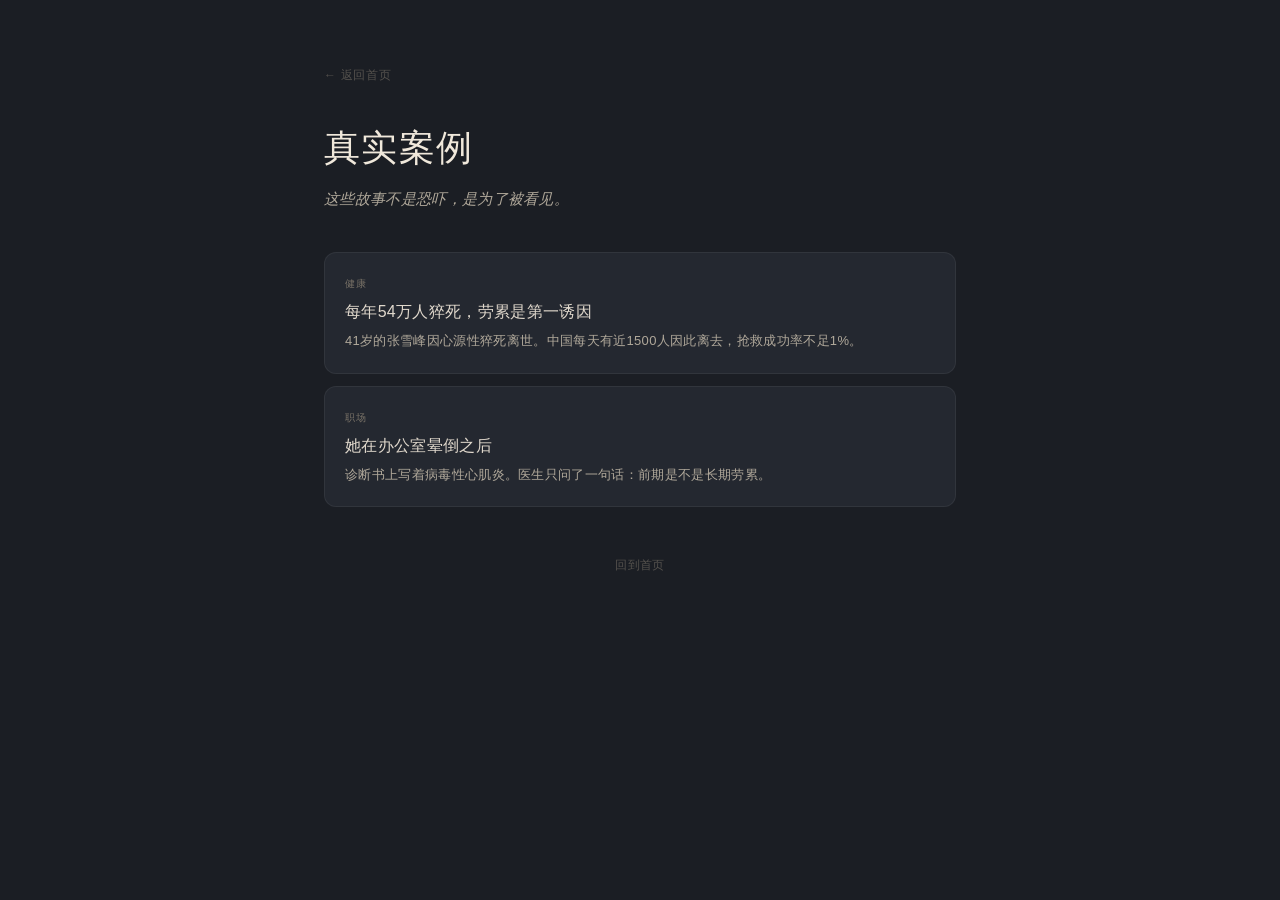
==== cases/index.html @ a787a092 "cases methods" ====
<!DOCTYPE html>
<html lang="zh-CN">
<head>
    <meta charset="UTF-8">
    <meta name="viewport" content="width=device-width, initial-scale=1.0">
    <title>真实案例 - 累了吗</title>
    <link rel="icon" href="data:image/svg+xml,<svg xmlns='http://www.w3.org/2000/svg' viewBox='0 0 100 100'><path d='M50 10a40 40 0 1 0 40 40 40 40 0 0 1-25 8A40 40 0 0 1 50 10z' fill='%23c4956a'/></svg>" type="image/svg+xml">
    <style>
        :root {
            --bg: #1b1e24;
            --bg-card: #242830;
            --bg-card-alt: #2a2d35;
            --text: #e5ddd0;
            --text-muted: #b0a89a;
            --text-dim: #7a7368;
            --accent: #c4956a;
            --border: rgba(255, 255, 255, 0.06);
            --radius: 12px;
            --font-cn: "PingFang SC", "Noto Sans SC", "Microsoft YaHei", sans-serif;
            --font-serif: "Noto Serif SC", "STSong", "Songti SC", serif;
            --font-en: "Inter", "SF Pro Display", sans-serif;
        }

        * { margin: 0; padding: 0; box-sizing: border-box; }

        body {
            background-color: var(--bg);
            color: var(--text);
            font-family: var(--font-cn);
            line-height: 1.7;
            letter-spacing: 0.02em;
            min-height: 100vh;
        }

        .page { max-width: 680px; margin: 0 auto; padding: 60px 24px 80px; }

        .back-link {
            display: inline-block; font-size: 12px; color: var(--text-dim); text-decoration: none;
            letter-spacing: 0.06em; margin-bottom: 32px; opacity: 0.6; transition: opacity 0.2s;
        }
        .back-link:hover { opacity: 1; color: var(--accent); }

        .page-title {
            font-size: clamp(28px, 5vw, 36px); font-weight: 300; color: #f0e8db;
            margin-bottom: 8px; letter-spacing: 0.04em;
        }

        .page-intro {
            font-size: 15px; color: var(--text-muted); margin-bottom: 40px;
            font-style: italic; font-family: var(--font-serif);
        }

        .list-card {
            background: var(--bg-card); border-radius: var(--radius); padding: 22px 20px;
            border: 1px solid var(--border); transition: all 0.25s ease; display: block;
            text-decoration: none; color: inherit; margin-bottom: 12px;
        }

        .list-card:hover {
            background: var(--bg-card-alt); border-color: rgba(196,149,106,0.3);
            transform: translateY(-2px); box-shadow: 0 8px 24px rgba(0,0,0,0.25);
        }

        .list-card-tag {
            font-size: 10px; letter-spacing: 0.1em; color: var(--text-dim); text-transform: uppercase;
            font-family: var(--font-en); margin-bottom: 6px;
        }

        .list-card-title { font-size: 16px; font-weight: 500; color: #e0d8cc; margin-bottom: 6px; }

        .list-card-desc { font-size: 13px; color: var(--text-muted); line-height: 1.5; }

        .footer-nav {
            margin-top: 48px; display: flex; justify-content: center;
        }

        .footer-nav a {
            font-size: 12px; color: var(--text-dim); text-decoration: none; opacity: 0.6;
            transition: opacity 0.2s; letter-spacing: 0.04em;
        }
        .footer-nav a:hover { opacity: 1; color: var(--accent); }

        @media (max-width: 600px) {
            .page { padding: 40px 16px 60px; }
            .page-title { font-size: 24px; }
        }
    </style>
</head>
<body>
    <div class="page">
        <a href="/" class="back-link">← 返回首页</a>

        <h1 class="page-title">真实案例</h1>
        <p class="page-intro">这些故事不是恐吓，是为了被看见。</p>

        <!-- 文章条目 -->
        <a href="/cases/001.html" class="list-card">
            <div class="list-card-tag">健康</div>
            <div class="list-card-title">每年54万人猝死，劳累是第一诱因</div>
            <div class="list-card-desc">41岁的张雪峰因心源性猝死离世。中国每天有近1500人因此离去，抢救成功率不足1%。</div>
        </a>
		<a href="/cases/002.html" class="list-card">
			<div class="list-card-tag">职场</div>
			<div class="list-card-title">她在办公室晕倒之后</div>
			<div class="list-card-desc">诊断书上写着病毒性心肌炎。医生只问了一句话：前期是不是长期劳累。</div>
		</a>


        <div class="footer-nav">
            <a href="/">回到首页</a>
        </div>
    </div>
</body>
</html>
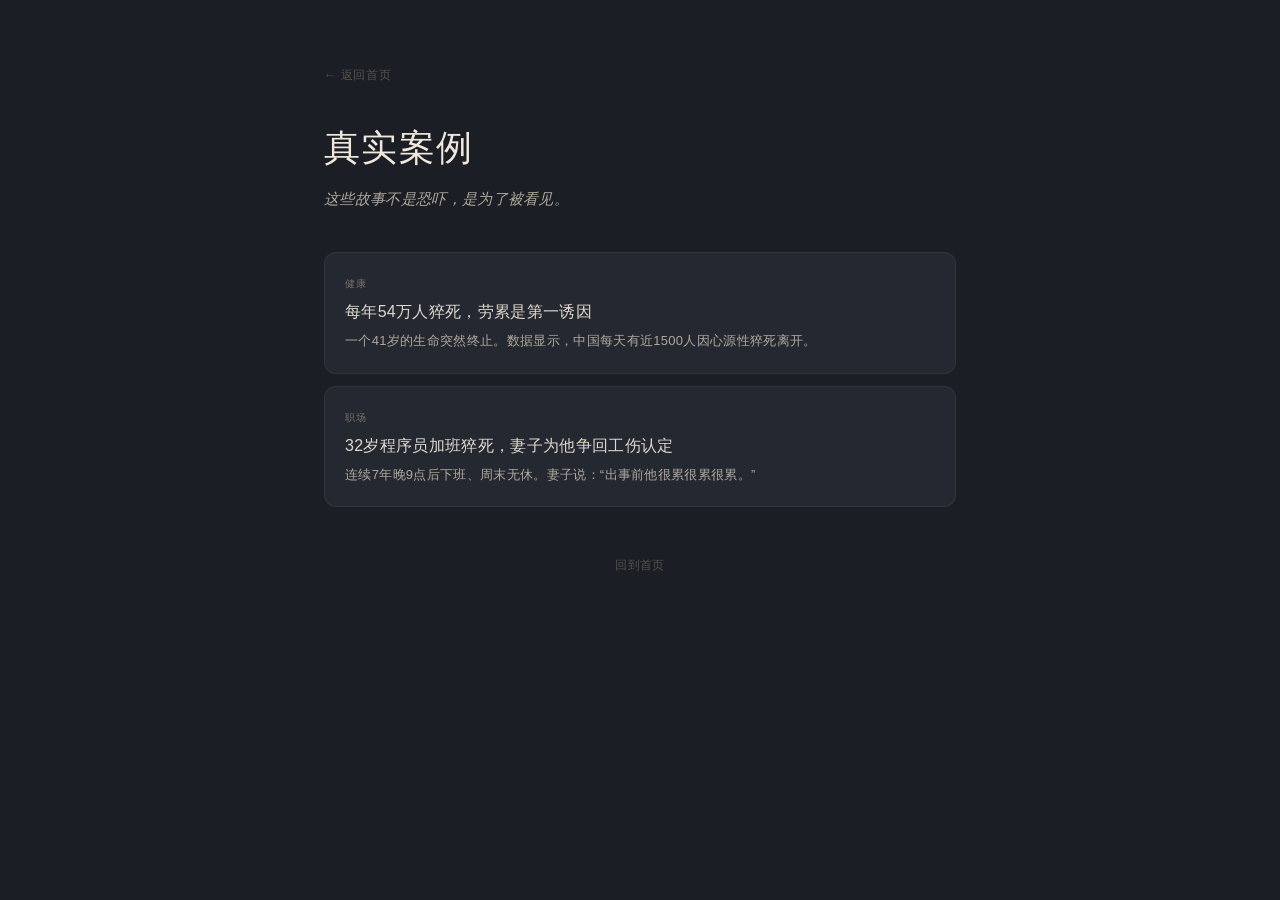
==== commit 70d2a76a: "up" ====
--- a/cases/index.html
+++ b/cases/index.html
@@ -97,13 +97,15 @@
         <a href="/cases/001.html" class="list-card">
             <div class="list-card-tag">健康</div>
             <div class="list-card-title">每年54万人猝死，劳累是第一诱因</div>
-            <div class="list-card-desc">41岁的张雪峰因心源性猝死离世。中国每天有近1500人因此离去，抢救成功率不足1%。</div>
+            <div class="list-card-desc">一个41岁的生命突然终止。数据显示，中国每天有近1500人因心源性猝死离开。</div>
         </a>
-		<a href="/cases/002.html" class="list-card">
-			<div class="list-card-tag">职场</div>
-			<div class="list-card-title">她在办公室晕倒之后</div>
-			<div class="list-card-desc">诊断书上写着病毒性心肌炎。医生只问了一句话：前期是不是长期劳累。</div>
-		</a>
+
+        <a href="/cases/002.html" class="list-card">
+            <div class="list-card-tag">职场</div>
+            <div class="list-card-title">32岁程序员加班猝死，妻子为他争回工伤认定</div>
+            <div class="list-card-desc">连续7年晚9点后下班、周末无休。妻子说：“出事前他很累很累很累。”</div>
+        </a>
+
 
 
         <div class="footer-nav">
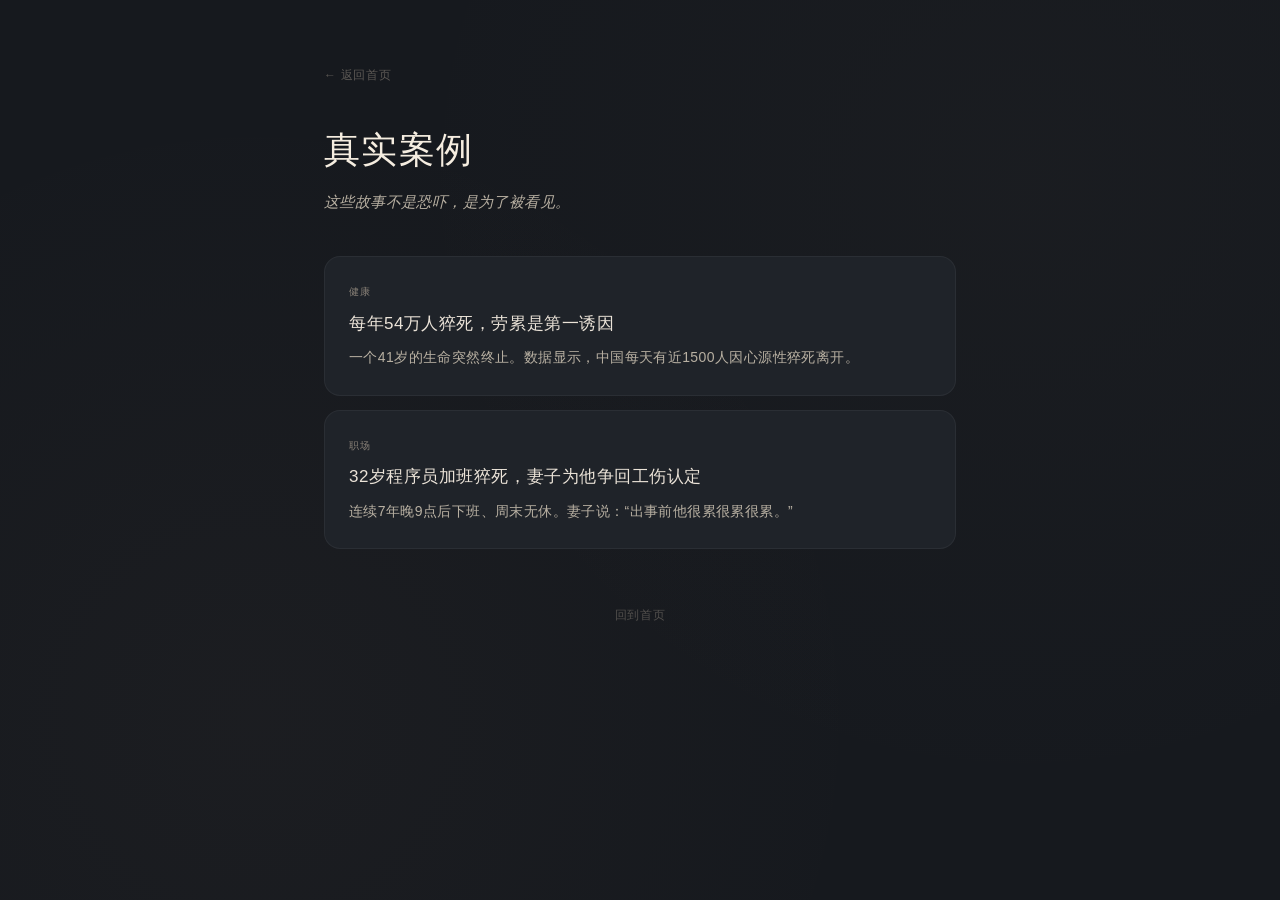
==== commit 86db8f29: "优化" ====
--- a/cases/index.html
+++ b/cases/index.html
@@ -4,87 +4,19 @@
     <meta charset="UTF-8">
     <meta name="viewport" content="width=device-width, initial-scale=1.0">
     <title>真实案例 - 累了吗</title>
+    <meta name="description" content="真实的过劳与健康警示案例。这些故事不是恐吓，是为了被看见。">
     <link rel="icon" href="data:image/svg+xml,<svg xmlns='http://www.w3.org/2000/svg' viewBox='0 0 100 100'><path d='M50 10a40 40 0 1 0 40 40 40 40 0 0 1-25 8A40 40 0 0 1 50 10z' fill='%23c4956a'/></svg>" type="image/svg+xml">
-    <style>
-        :root {
-            --bg: #1b1e24;
-            --bg-card: #242830;
-            --bg-card-alt: #2a2d35;
-            --text: #e5ddd0;
-            --text-muted: #b0a89a;
-            --text-dim: #7a7368;
-            --accent: #c4956a;
-            --border: rgba(255, 255, 255, 0.06);
-            --radius: 12px;
-            --font-cn: "PingFang SC", "Noto Sans SC", "Microsoft YaHei", sans-serif;
-            --font-serif: "Noto Serif SC", "STSong", "Songti SC", serif;
-            --font-en: "Inter", "SF Pro Display", sans-serif;
-        }
+    <link rel="canonical" href="https://leilema.cn/cases/">
 
-        * { margin: 0; padding: 0; box-sizing: border-box; }
+    <meta property="og:title" content="真实案例 - 累了吗">
+    <meta property="og:description" content="真实的过劳与健康警示案例。这些故事不是恐吓，是为了被看见。">
+    <meta property="og:image" content="https://leilema.cn/share.jpg">
+    <meta property="og:url" content="https://leilema.cn/cases/">
+    <meta property="og:type" content="website">
+    <meta property="og:site_name" content="累了吗">
+    <meta name="twitter:card" content="summary_large_image">
 
-        body {
-            background-color: var(--bg);
-            color: var(--text);
-            font-family: var(--font-cn);
-            line-height: 1.7;
-            letter-spacing: 0.02em;
-            min-height: 100vh;
-        }
-
-        .page { max-width: 680px; margin: 0 auto; padding: 60px 24px 80px; }
-
-        .back-link {
-            display: inline-block; font-size: 12px; color: var(--text-dim); text-decoration: none;
-            letter-spacing: 0.06em; margin-bottom: 32px; opacity: 0.6; transition: opacity 0.2s;
-        }
-        .back-link:hover { opacity: 1; color: var(--accent); }
-
-        .page-title {
-            font-size: clamp(28px, 5vw, 36px); font-weight: 300; color: #f0e8db;
-            margin-bottom: 8px; letter-spacing: 0.04em;
-        }
-
-        .page-intro {
-            font-size: 15px; color: var(--text-muted); margin-bottom: 40px;
-            font-style: italic; font-family: var(--font-serif);
-        }
-
-        .list-card {
-            background: var(--bg-card); border-radius: var(--radius); padding: 22px 20px;
-            border: 1px solid var(--border); transition: all 0.25s ease; display: block;
-            text-decoration: none; color: inherit; margin-bottom: 12px;
-        }
-
-        .list-card:hover {
-            background: var(--bg-card-alt); border-color: rgba(196,149,106,0.3);
-            transform: translateY(-2px); box-shadow: 0 8px 24px rgba(0,0,0,0.25);
-        }
-
-        .list-card-tag {
-            font-size: 10px; letter-spacing: 0.1em; color: var(--text-dim); text-transform: uppercase;
-            font-family: var(--font-en); margin-bottom: 6px;
-        }
-
-        .list-card-title { font-size: 16px; font-weight: 500; color: #e0d8cc; margin-bottom: 6px; }
-
-        .list-card-desc { font-size: 13px; color: var(--text-muted); line-height: 1.5; }
-
-        .footer-nav {
-            margin-top: 48px; display: flex; justify-content: center;
-        }
-
-        .footer-nav a {
-            font-size: 12px; color: var(--text-dim); text-decoration: none; opacity: 0.6;
-            transition: opacity 0.2s; letter-spacing: 0.04em;
-        }
-        .footer-nav a:hover { opacity: 1; color: var(--accent); }
-
-        @media (max-width: 600px) {
-            .page { padding: 40px 16px 60px; }
-            .page-title { font-size: 24px; }
-        }
-    </style>
+    <link rel="stylesheet" href="../common.css">
 </head>
 <body>
     <div class="page">
@@ -112,5 +44,7 @@
             <a href="/">回到首页</a>
         </div>
     </div>
+
+    <script src="../common.js"></script>
 </body>
 </html>
--- a/common.css
+++ b/common.css
@@ -0,0 +1,210 @@
+:root {
+    --bg: #16191e;
+    --bg-card: #1f2329;
+    --bg-card-alt: #262a32;
+    --text: #e8e0d4;
+    --text-muted: #b8b0a2;
+    --text-dim: #8a8278;
+    --accent: #c99a7a;
+    --accent-light: #d4a88a;
+    --border: rgba(255, 255, 255, 0.05);
+    --border-light: rgba(255, 255, 255, 0.1);
+    --radius: 16px;
+    --radius-sm: 8px;
+    --transition: 0.4s cubic-bezier(0.25, 0.1, 0.25, 1);
+    --transition-fast: 0.25s ease;
+    --font-cn: "PingFang SC", "Noto Sans SC", "Microsoft YaHei", sans-serif;
+    --font-serif: "Noto Serif SC", "STSong", "Songti SC", serif;
+    --font-en: "Inter", "SF Pro Display", -apple-system, BlinkMacSystemFont, sans-serif;
+}
+
+* { margin: 0; padding: 0; box-sizing: border-box; }
+
+html {
+    scroll-behavior: smooth;
+    -webkit-font-smoothing: antialiased;
+    overflow-x: hidden;
+    touch-action: pan-y;
+}
+
+body {
+    background-color: var(--bg);
+    color: var(--text);
+    font-family: var(--font-cn);
+    line-height: 1.75;
+    letter-spacing: 0.025em;
+    overflow-x: hidden;
+    min-height: 100vh;
+    width: 100%;
+    max-width: 100vw;
+    background-image:
+        radial-gradient(circle at 20% 80%, rgba(201, 154, 122, 0.03) 0%, transparent 50%),
+        radial-gradient(circle at 80% 20%, rgba(150, 130, 110, 0.03) 0%, transparent 50%);
+    touch-action: pan-y;
+    -webkit-overflow-scrolling: touch;
+}
+
+.page {
+    max-width: 680px;
+    margin: 0 auto;
+    padding: 60px 24px 80px;
+    animation: fadeIn 1s ease-out;
+}
+
+@keyframes fadeIn {
+    from { opacity: 0; transform: translateY(20px); }
+    to { opacity: 1; transform: translateY(0); }
+}
+
+.back-link {
+    display: inline-block;
+    font-size: 12px;
+    color: var(--text-dim);
+    text-decoration: none;
+    letter-spacing: 0.06em;
+    margin-bottom: 32px;
+    opacity: 0.6;
+    transition: all var(--transition-fast);
+}
+.back-link:hover {
+    opacity: 1;
+    color: var(--accent);
+}
+
+.page-title {
+    font-size: clamp(28px, 5vw, 36px);
+    font-weight: 300;
+    color: #f5ede0;
+    margin-bottom: 8px;
+    letter-spacing: 0.04em;
+}
+
+.page-intro {
+    font-size: 15px;
+    color: var(--text-muted);
+    margin-bottom: 40px;
+    font-style: italic;
+    font-family: var(--font-serif);
+    line-height: 1.8;
+}
+
+.list-card {
+    background: var(--bg-card);
+    border-radius: var(--radius);
+    padding: 26px 24px;
+    border: 1px solid var(--border);
+    transition: all var(--transition);
+    display: block;
+    text-decoration: none;
+    color: inherit;
+    margin-bottom: 14px;
+    position: relative;
+    overflow: hidden;
+}
+
+.list-card::before {
+    content: '';
+    position: absolute;
+    left: 0;
+    top: 0;
+    bottom: 0;
+    width: 3px;
+    background: linear-gradient(180deg, var(--accent), transparent);
+    opacity: 0;
+    transition: opacity var(--transition-fast);
+}
+
+.list-card:hover {
+    background: var(--bg-card-alt);
+    border-color: rgba(201,154,122,0.35);
+    transform: translateY(-3px);
+    box-shadow: 0 12px 32px rgba(0,0,0,0.3);
+}
+
+.list-card:hover::before {
+    opacity: 0.7;
+}
+
+.list-card-tag {
+    font-size: 10px;
+    letter-spacing: 0.12em;
+    color: var(--text-dim);
+    text-transform: uppercase;
+    font-family: var(--font-en);
+    margin-bottom: 8px;
+    font-weight: 500;
+}
+
+.list-card-title {
+    font-size: 17px;
+    font-weight: 500;
+    color: #ebe3d8;
+    margin-bottom: 8px;
+    letter-spacing: 0.03em;
+}
+
+.list-card-desc {
+    font-size: 14px;
+    color: var(--text-muted);
+    line-height: 1.6;
+}
+
+.footer-nav {
+    margin-top: 56px;
+    display: flex;
+    justify-content: center;
+}
+
+.footer-nav a {
+    font-size: 12px;
+    color: var(--text-dim);
+    text-decoration: none;
+    opacity: 0.5;
+    transition: all var(--transition-fast);
+    letter-spacing: 0.06em;
+    font-family: var(--font-en);
+}
+.footer-nav a:hover {
+    opacity: 1;
+    color: var(--accent);
+}
+
+::selection {
+    background: rgba(201, 154, 122, 0.35);
+    color: #f8f0e4;
+}
+
+::-webkit-scrollbar {
+    width: 6px;
+}
+
+::-webkit-scrollbar-track {
+    background: var(--bg);
+}
+
+::-webkit-scrollbar-thumb {
+    background: rgba(201, 154, 122, 0.3);
+    border-radius: 3px;
+}
+
+::-webkit-scrollbar-thumb:hover {
+    background: rgba(201, 154, 122, 0.5);
+}
+
+@media (max-width: 600px) {
+    .page {
+        padding: 40px 16px 60px;
+    }
+    .page-title {
+        font-size: 24px;
+    }
+    .list-card {
+        padding: 22px 20px;
+    }
+    .list-card-title {
+        font-size: 16px;
+    }
+    .list-card-desc {
+        font-size: 13px;
+    }
+}
